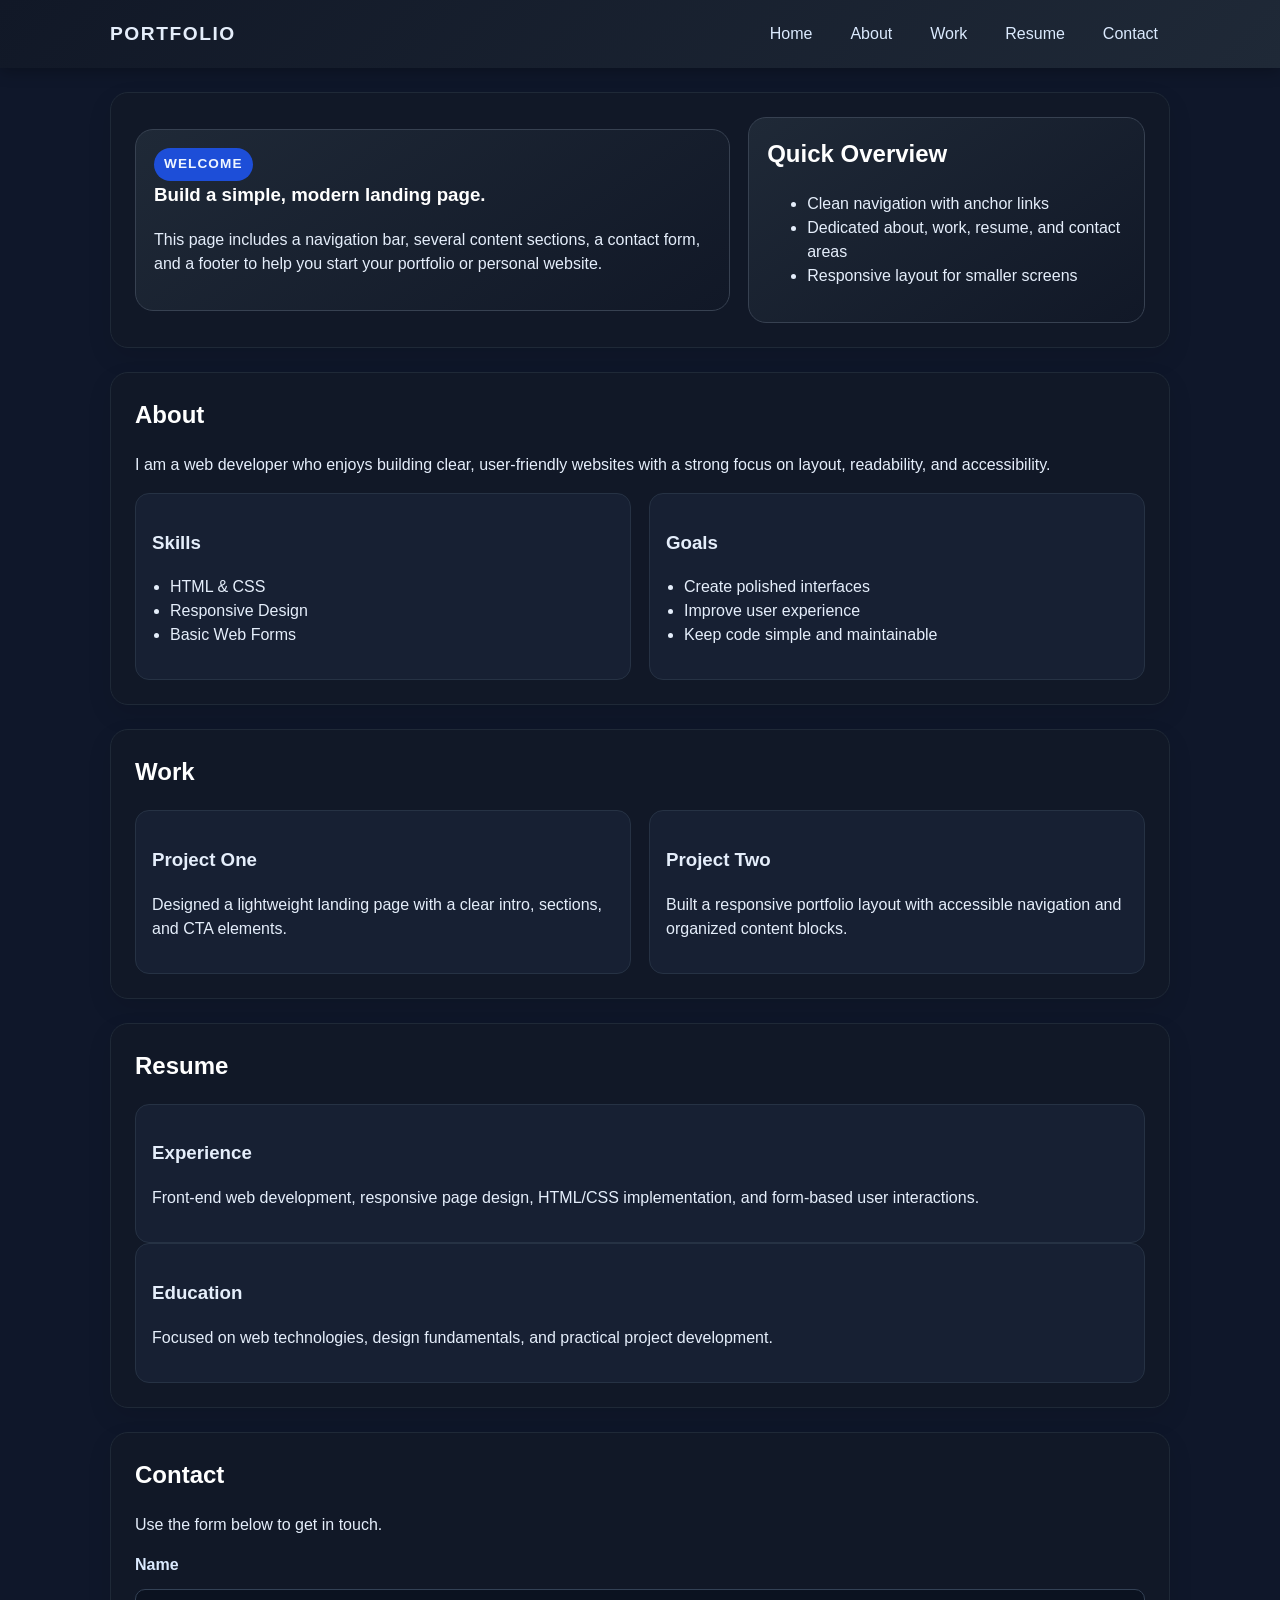
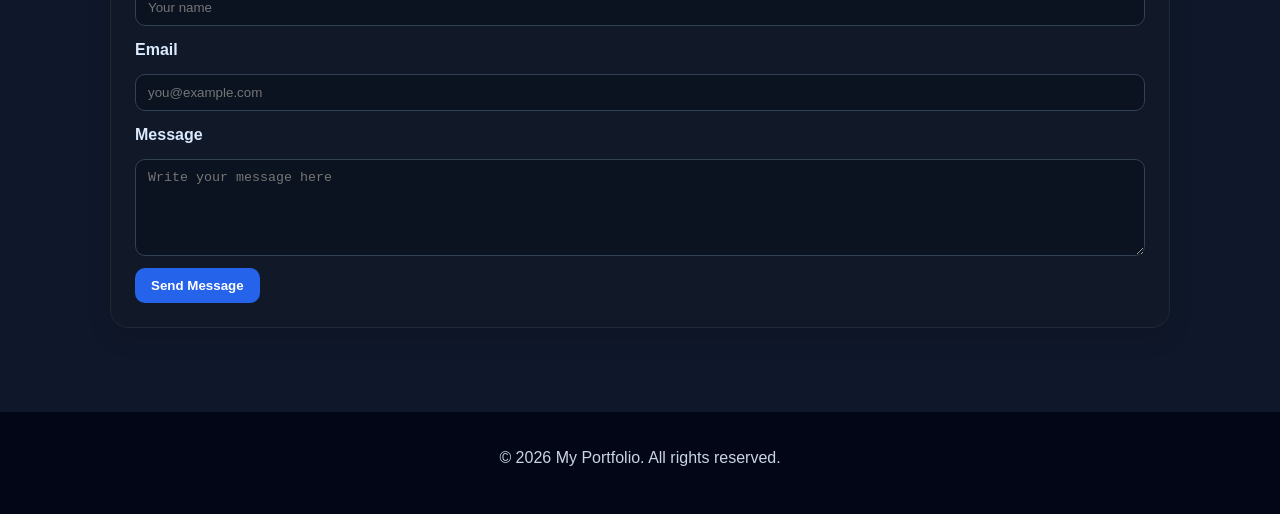
==== HTML_Project.html @ a202d6a7 "adding HTML_Procject.html" ====
<!DOCTYPE html>
<html lang="en">
<head>
    <meta charset="UTF-8">
    <meta name="viewport" content="width=device-width, initial-scale=1.0">
    <title>kendi Portfolio</title>
    <style>
        :root {
            color-scheme: light;
            font-family: Arial, Helvetica, sans-serif;
            line-height: 1.5;
        }

        * { box-sizing: border-box; }

        body {
            margin: 0;
            background: #0f172a;
            color: #e5eefb;
        }

        a { text-decoration: none; color: inherit; }

        header {
            background: linear-gradient(135deg, #111827, #1f2937);
            position: sticky;
            top: 0;
            z-index: 10;
            box-shadow: 0 4px 14px rgba(0,0,0,0.25);
        }

        nav {
            max-width: 1100px;
            margin: 0 auto;
            display: flex;
            justify-content: space-between;
            align-items: center;
            padding: 14px 20px;
        }

        .brand {
            font-size: 1.2rem;
            font-weight: 700;
            letter-spacing: 0.08em;
            text-transform: uppercase;
        }

        .nav-links {
            display: flex;
            gap: 14px;
            flex-wrap: wrap;
        }

        .nav-links a {
            padding: 8px 12px;
            border-radius: 999px;
            color: #dbeafe;
            transition: background-color 0.2s ease;
        }

        .nav-links a:hover {
            background: #2563eb;
        }

        main {
            max-width: 1100px;
            margin: 0 auto;
            padding: 24px 20px 60px;
        }

        section {
            background: #111827;
            border: 1px solid #1f2937;
            border-radius: 18px;
            padding: 24px;
            margin-bottom: 24px;
            box-shadow: 0 10px 25px rgba(0,0,0,0.1);
        }

        h1, h2 {
            margin-top: 0;
            color: #ffffff;
        }

        .hero {
            display: grid;
            gap: 18px;
            align-items: center;
            grid-template-columns: 1.2fr 0.8fr;
        }

        .hero-card {
            background: linear-gradient(145deg, #1f2937, #111827);
            border: 1px solid #374151;
            border-radius: 18px;
            padding: 18px;
        }

        .pill {
            display: inline-block;
            background: #1d4ed8;
            color: #eff6ff;
            border-radius: 999px;
            padding: 6px 10px;
            font-size: 0.85rem;
            font-weight: 700;
            text-transform: uppercase;
            letter-spacing: 0.08em;
        }

        .grid-2 {
            display: grid;
            grid-template-columns: repeat(2, 1fr);
            gap: 18px;
        }

        .card {
            background: #172033;
            border: 1px solid #263244;
            border-radius: 14px;
            padding: 16px;
        }

        .card ul { padding-left: 18px; }

        form {
            display: grid;
            gap: 12px;
        }

        label {
            font-weight: 600;
            color: #dbeafe;
        }

        input, textarea {
            width: 100%;
            padding: 10px 12px;
            border-radius: 10px;
            border: 1px solid #334155;
            background: #0b1220;
            color: #eff6ff;
        }

        button {
            width: fit-content;
            padding: 10px 16px;
            border: none;
            border-radius: 10px;
            background: #2563eb;
            color: #ffffff;
            font-weight: 700;
            cursor: pointer;
        }

        footer {
            text-align: center;
            padding: 18px 20px 28px;
            color: #cbd5e1;
            background: #020617;
        }

        @media (max-width: 820px) {
            .hero, .grid-2 { grid-template-columns: 1fr; }
        }
    </style>
</head>
<body>
    <header>
        <nav>
            <a class="brand" href="#home">Portfolio</a>
            <div class="nav-links">
                <a href="#home">Home</a>
                <a href="#about">About</a>
                <a href="#work">Work</a>
                <a href="#resume">Resume</a>
                <a href="#contact">Contact</a>
            </div>
        </nav>
    </header>

    <main>
        <section id="home" class="hero">
            <article class="hero-card">
                <span class="pill">Welcome</span>
                <h1>Build a simple, modern landing page.</h1>
                <p>This page includes a navigation bar, several content sections, a contact form, and a footer to help you start your portfolio or personal website.</p>
            </article>
            <article class="hero-card">
                <h2>Quick Overview</h2>
                <ul>
                    <li>Clean navigation with anchor links</li>
                    <li>Dedicated about, work, resume, and contact areas</li>
                    <li>Responsive layout for smaller screens</li>
                </ul>
            </article>
        </section>

        <section id="about">
            <h2>About</h2>
            <p>I am a web developer who enjoys building clear, user-friendly websites with a strong focus on layout, readability, and accessibility.</p>
            <div class="grid-2">
                <article class="card">
                    <h3>Skills</h3>
                    <ul>
                        <li>HTML & CSS</li>
                        <li>Responsive Design</li>
                        <li>Basic Web Forms</li>
                    </ul>
                </article>
                <article class="card">
                    <h3>Goals</h3>
                    <ul>
                        <li>Create polished interfaces</li>
                        <li>Improve user experience</li>
                        <li>Keep code simple and maintainable</li>
                    </ul>
                </article>
            </div>
        </section>

        <section id="work">
            <h2>Work</h2>
            <div class="grid-2">
                <article class="card">
                    <h3>Project One</h3>
                    <p>Designed a lightweight landing page with a clear intro, sections, and CTA elements.</p>
                </article>
                <article class="card">
                    <h3>Project Two</h3>
                    <p>Built a responsive portfolio layout with accessible navigation and organized content blocks.</p>
                </article>
            </div>
        </section>

        <section id="resume">
            <h2>Resume</h2>
            <article class="card">
                <h3>Experience</h3>
                <p>Front-end web development, responsive page design, HTML/CSS implementation, and form-based user interactions.</p>
            </article>
            <article class="card">
                <h3>Education</h3>
                <p>Focused on web technologies, design fundamentals, and practical project development.</p>
            </article>
        </section>

        <section id="contact">
            <h2>Contact</h2>
            <p>Use the form below to get in touch.</p>
            <form>
                <label for="name">Name</label>
                <input type="text" id="name" name="name" placeholder="Your name">

                <label for="email">Email</label>
                <input type="email" id="email" name="email" placeholder="you@example.com">

                <label for="message">Message</label>
                <textarea id="message" name="message" rows="5" placeholder="Write your message here"></textarea>

                <button type="submit">Send Message</button>
            </form>
        </section>
    </main>

    <footer>
        <p>© 2026 My Portfolio. All rights reserved.</p>
    </footer>
</body>
</html>
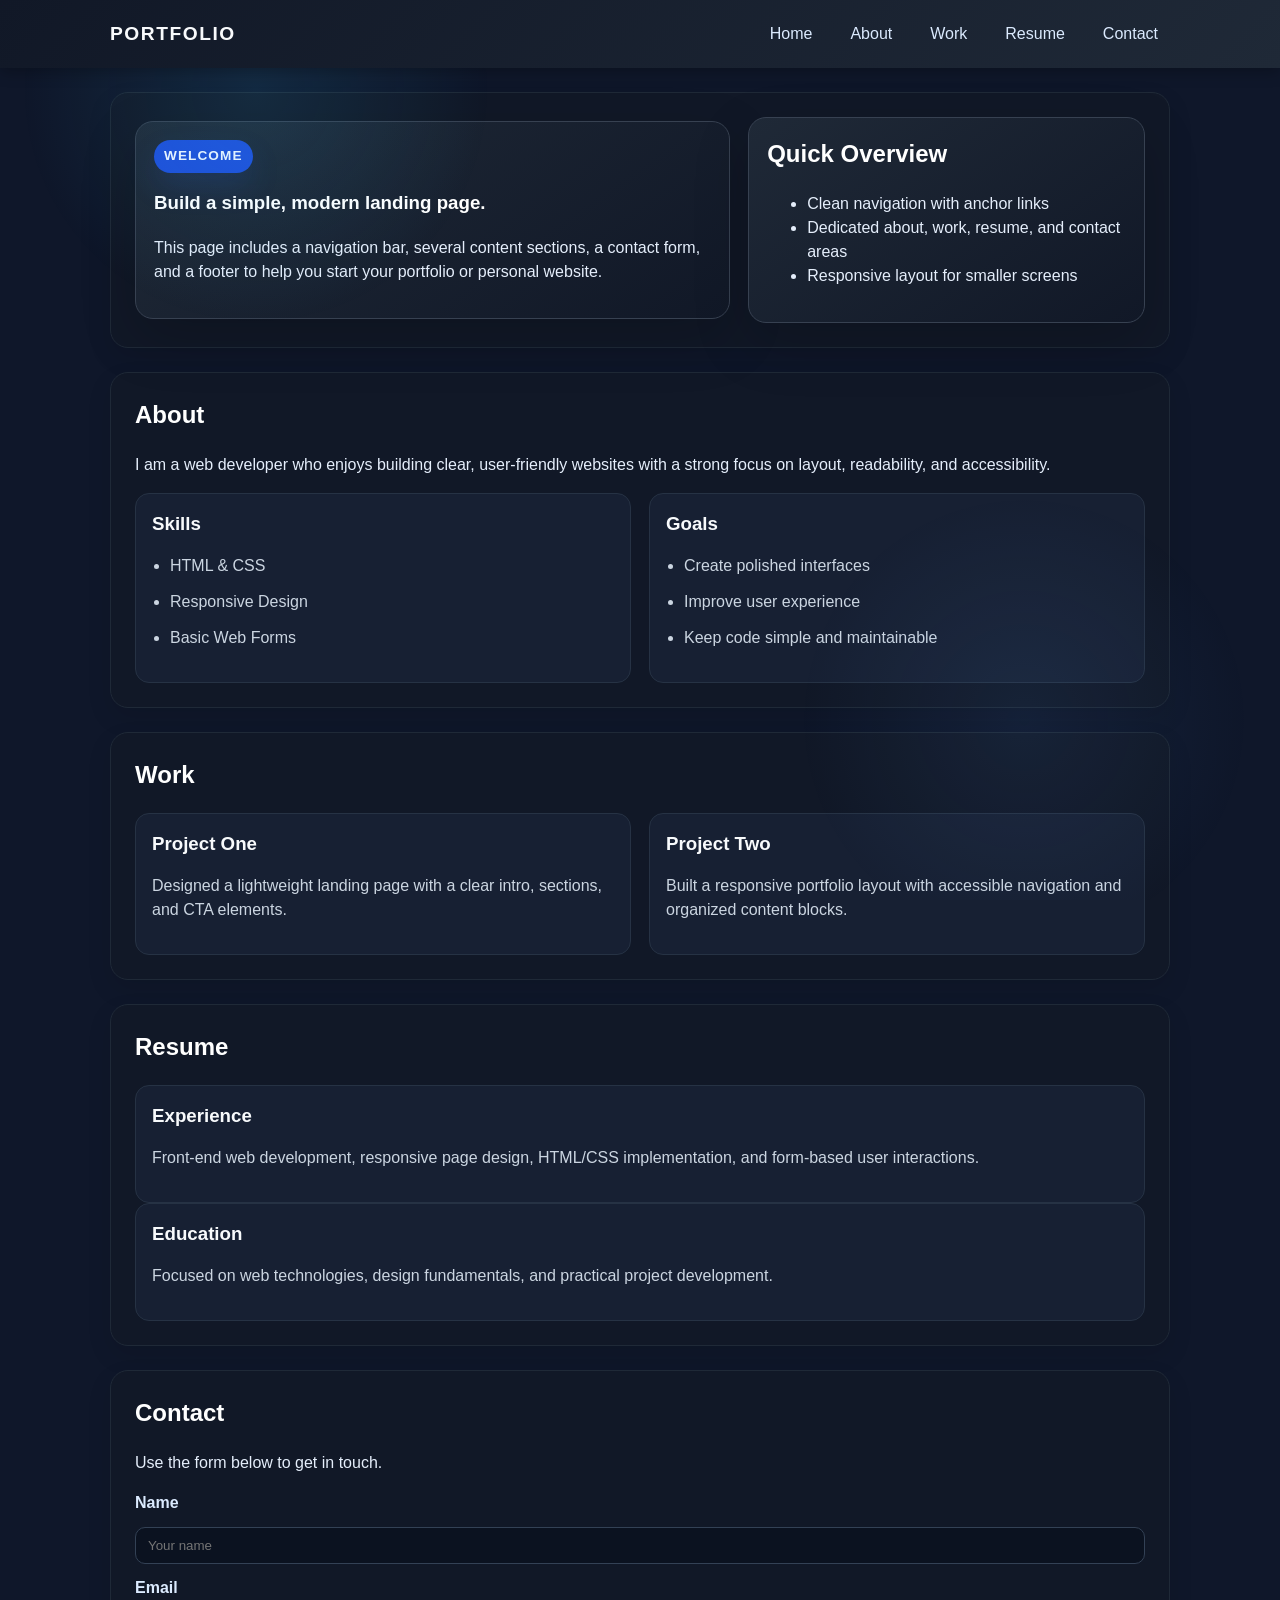
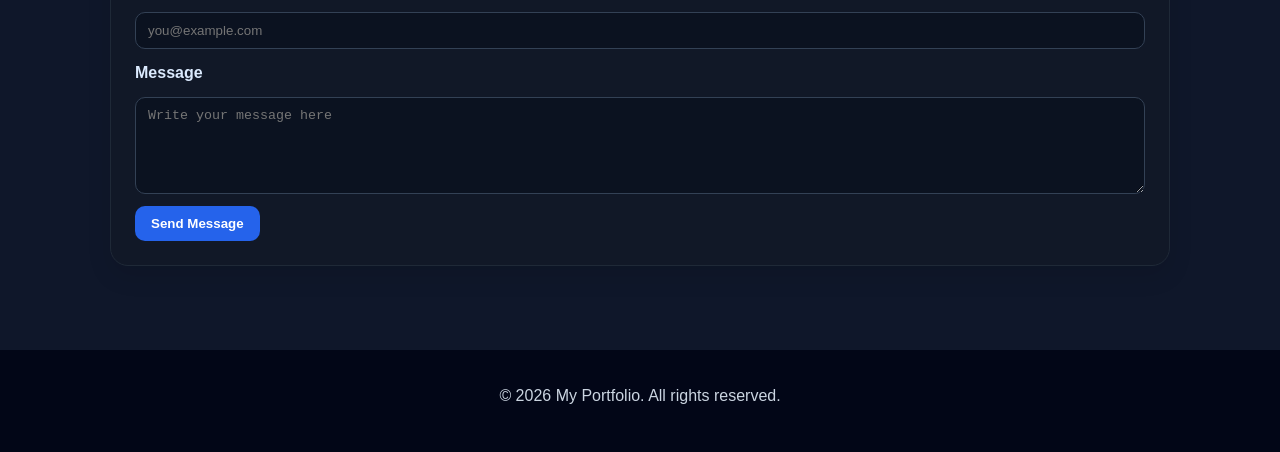
==== commit 4bca6a2c: "innitial commit" ====
--- a/HTML_Project.html
+++ b/HTML_Project.html
@@ -4,6 +4,7 @@
     <meta charset="UTF-8">
     <meta name="viewport" content="width=device-width, initial-scale=1.0">
     <title>kendi Portfolio</title>
+    <link rel="stylesheet" href="styles.css">
     <style>
         :root {
             color-scheme: light;
--- a/styles.css
+++ b/styles.css
@@ -0,0 +1,293 @@
+﻿:root {
+    color-scheme: dark;
+    --bg: #0c1422;
+    --surface: #111827;
+    --surface-strong: #172033;
+    --border: #27314a;
+    --text: #e5eefb;
+    --muted: #cbd5e1;
+    --accent: #2563eb;
+    --accent-soft: rgba(37, 99, 235, 0.16);
+    --shadow: rgba(0, 0, 0, 0.25);
+    font-family: 'Roboto', sans-serif;
+    font-size: 16px;
+    line-height: 1.6;
+}
+
+* {
+    box-sizing: border-box;
+}
+
+html {
+    scroll-behavior: smooth;
+}
+
+body {
+    margin: 0;
+    min-height: 100vh;
+    background: radial-gradient(circle at top, rgba(37, 99, 235, 0.16), transparent 35%),
+                linear-gradient(180deg, #081221 0%, #0c1422 100%);
+    color: var(--text);
+    font-family: var(--font-family);
+}
+
+body::before {
+    content: '';
+    position: fixed;
+    inset: 0;
+    background: radial-gradient(circle at 20% 10%, rgba(56, 189, 248, 0.12), transparent 18%),
+                radial-gradient(circle at 80% 80%, rgba(96, 165, 250, 0.08), transparent 18%);
+    pointer-events: none;
+}
+
+a {
+    color: inherit;
+    text-decoration: none;
+}
+
+.site-header {
+    background: linear-gradient(135deg, #111827, #161f36);
+    position: sticky;
+    top: 0;
+    z-index: 50;
+    box-shadow: 0 10px 40px rgba(0, 0, 0, 0.25);
+}
+
+.main-nav {
+    max-width: 1100px;
+    margin: 0 auto;
+    padding: 18px 22px;
+    display: flex;
+    justify-content: space-between;
+    align-items: center;
+    gap: 1rem;
+}
+
+.brand {
+    font-size: 1.25rem;
+    font-weight: 700;
+    letter-spacing: 0.16em;
+    text-transform: uppercase;
+    color: #f8fafc;
+}
+
+.inline-nav {
+    display: inline-flex;
+    gap: 0.85rem;
+    flex-wrap: wrap;
+}
+
+.nav-link {
+    display: inline-block;
+    padding: 0.72rem 1rem;
+    color: var(--text);
+    background: rgba(37, 99, 235, 0.08);
+    border: 1px solid rgba(37, 99, 235, 0.22);
+    border-radius: 999px;
+    transition: transform 0.2s ease, background-color 0.2s ease, box-shadow 0.2s ease;
+}
+
+.nav-link:hover,
+.nav-link:focus-visible {
+    background: var(--accent);
+    color: #ffffff;
+    box-shadow: 0 16px 35px rgba(37, 99, 235, 0.2);
+    transform: translateY(-1px);
+}
+
+.page-content {
+    max-width: 1100px;
+    margin: 0 auto;
+    padding: 28px 22px 52px;
+}
+
+.content-section {
+    background: rgba(17, 24, 39, 0.98);
+    border: 1px solid var(--border);
+    border-radius: 22px;
+    padding: 26px;
+    margin-bottom: 24px;
+    box-shadow: 0 20px 45px rgba(0, 0, 0, 0.16);
+}
+
+.section-title {
+    margin-top: 0;
+    margin-bottom: 1rem;
+    color: #f8fafc;
+    font-size: clamp(1.8rem, 2.4vw, 2.6rem);
+}
+
+.section-copy {
+    color: var(--muted);
+    max-width: 64ch;
+    line-height: 1.75;
+}
+
+.hero-section {
+    display: grid;
+    gap: 20px;
+    align-items: center;
+    grid-template-columns: 1.3fr 0.7fr;
+}
+
+.hero-card {
+    background: linear-gradient(145deg, #1f2937, #111827);
+    border: 1px solid #374151;
+    border-radius: 20px;
+    padding: 24px;
+    box-shadow: 0 20px 55px rgba(0, 0, 0, 0.18);
+}
+
+.hero-title {
+    font-size: clamp(2.2rem, 4vw, 3.4rem);
+    line-height: 1.05;
+    margin-bottom: 1rem;
+}
+
+.pill {
+    display: inline-flex;
+    align-items: center;
+    justify-content: center;
+    background: var(--accent);
+    color: #eff6ff;
+    border-radius: 999px;
+    padding: 0.55rem 1rem;
+    font-size: 0.84rem;
+    font-weight: 700;
+    letter-spacing: 0.12em;
+    text-transform: uppercase;
+    margin-bottom: 1rem;
+    box-shadow: 0 14px 30px rgba(37, 99, 235, 0.15);
+}
+
+.feature-list,
+.card ul {
+    padding-left: 1.4rem;
+    color: #dbeafe;
+}
+
+.feature-list li,
+.card ul li {
+    margin-bottom: 0.75rem;
+}
+
+.grid-2 {
+    display: grid;
+    grid-template-columns: repeat(2, minmax(0, 1fr));
+    gap: 18px;
+}
+
+.card {
+    background: var(--surface-strong);
+    border: 1px solid #263244;
+    border-radius: 18px;
+    padding: 20px;
+}
+
+.card h3 {
+    margin-top: 0;
+    margin-bottom: 0.85rem;
+    color: #f8fafc;
+}
+
+.card p,
+.card ul,
+.card li,
+.form-label,
+.section-copy {
+    color: var(--muted);
+}
+
+.contact-form {
+    display: grid;
+    gap: 16px;
+    margin-top: 18px;
+}
+
+.form-group {
+    display: grid;
+    gap: 10px;
+}
+
+.form-label {
+    font-weight: 600;
+    color: #dbeafe;
+}
+
+.form-input,
+.form-textarea {
+    width: 100%;
+    padding: 14px 16px;
+    border-radius: 14px;
+    border: 1px solid #334155;
+    background: #0b1220;
+    color: #eff6ff;
+    font: inherit;
+    outline: none;
+    transition: border-color 0.2s ease, box-shadow 0.2s ease;
+}
+
+.form-input:focus,
+.form-textarea:focus {
+    border-color: #60a5fa;
+    box-shadow: 0 0 0 4px rgba(37, 99, 235, 0.12);
+}
+
+.form-textarea {
+    min-height: 11rem;
+    resize: vertical;
+}
+
+.button {
+    width: fit-content;
+    padding: 12px 20px;
+    border: none;
+    border-radius: 14px;
+    background: var(--accent);
+    color: #ffffff;
+    font-weight: 700;
+    cursor: pointer;
+    transition: transform 0.2s ease, box-shadow 0.2s ease;
+}
+
+.button:hover,
+.button:focus-visible {
+    transform: translateY(-1px);
+    box-shadow: 0 18px 30px rgba(37, 99, 235, 0.22);
+}
+
+.site-footer {
+    text-align: center;
+    padding: 22px 22px 30px;
+    color: var(--muted);
+    background: #020617;
+}
+
+.footer-copy {
+    margin: 0;
+    font-size: 0.95rem;
+}
+
+@media (max-width: 820px) {
+    .main-nav {
+        flex-direction: column;
+        align-items: flex-start;
+        gap: 14px;
+    }
+    .hero-section,
+    .grid-2 {
+        grid-template-columns: 1fr;
+    }
+}
+
+@media (max-width: 560px) {
+    .page-content {
+        padding: 22px 18px 36px;
+    }
+    .nav-link {
+        padding: 0.65rem 0.92rem;
+    }
+    .section-title {
+        font-size: 2rem;
+    }
+}
